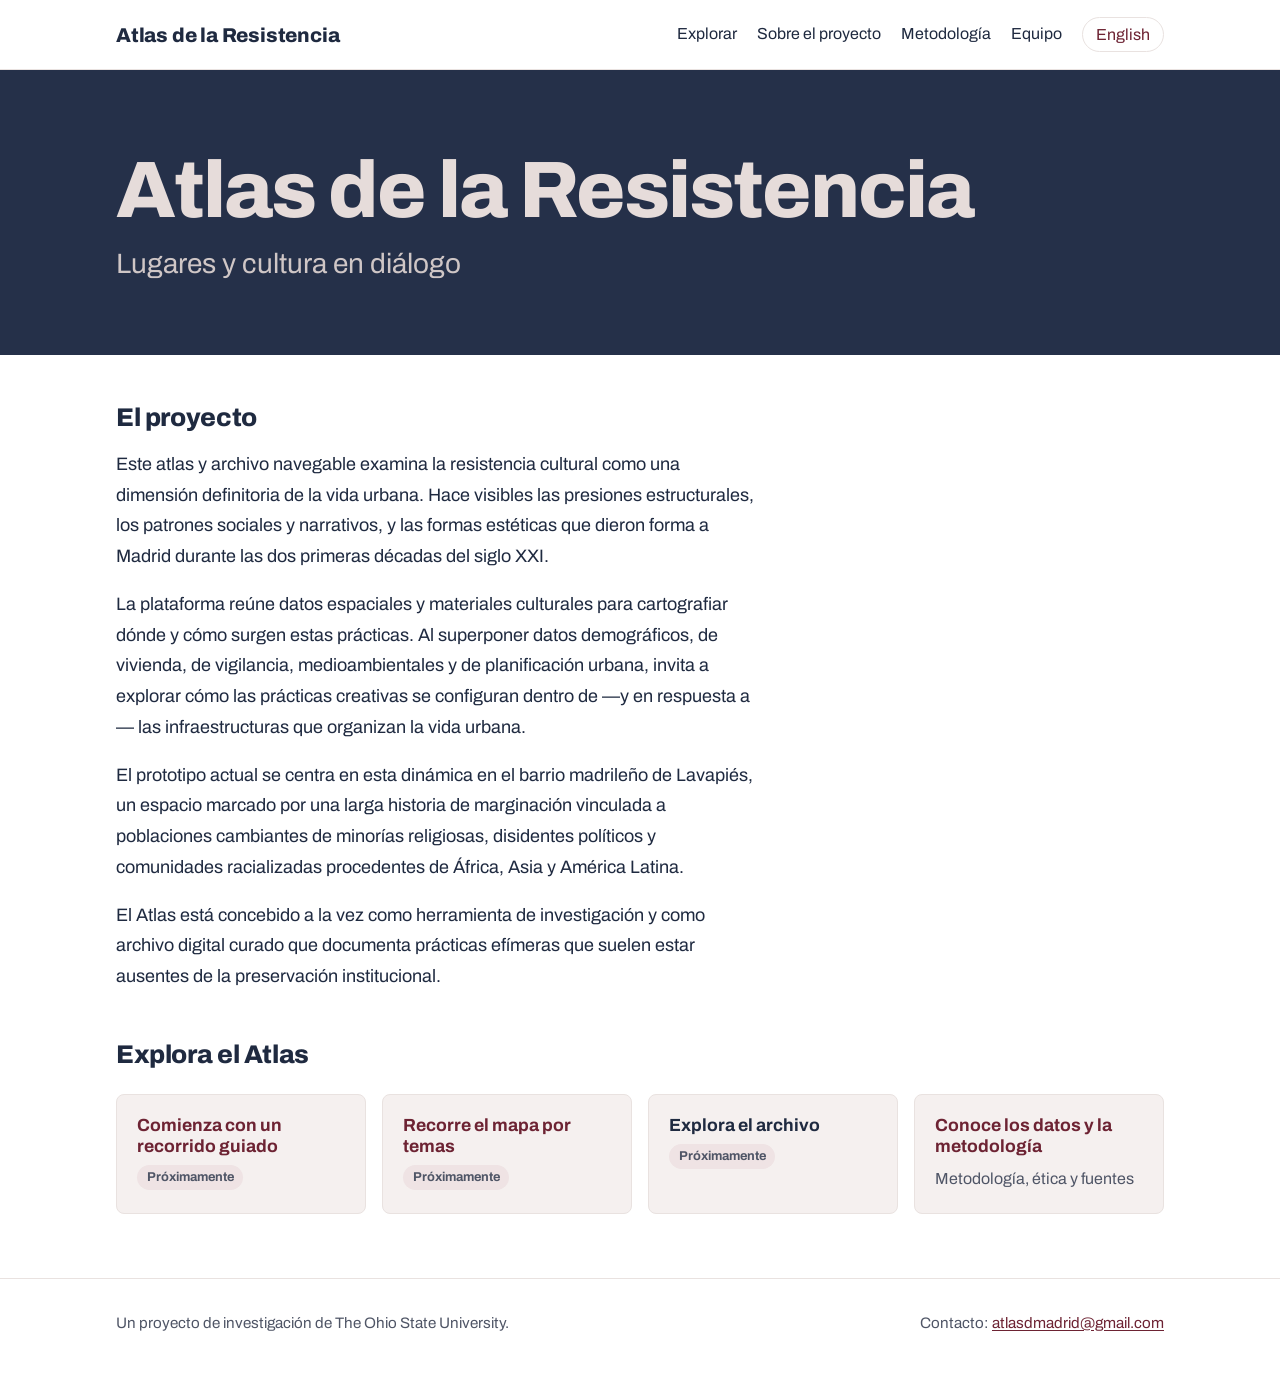
==== es/index.html @ af94d50c "Launch first version of site" ====
<!doctype html>
<html lang="es">
<head>
  <meta charset="utf-8">
  <meta name="viewport" content="width=device-width, initial-scale=1">
  <title>Atlas de la Resistencia</title>
  <meta name="description" content="Una plataforma digital interactiva para explorar la resistencia cultural y la transformación urbana en Madrid.">
  <link rel="alternate" hreflang="en" href="https://atlasofresistance.com/">
  <link rel="alternate" hreflang="es" href="https://atlasofresistance.com/es/">
  <link rel="preconnect" href="https://fonts.googleapis.com">
  <link rel="preconnect" href="https://fonts.gstatic.com" crossorigin>
  <link rel="stylesheet" href="https://fonts.googleapis.com/css2?family=Archivo:ital,wght@0,400;0,700;0,800;1,400&display=swap">
  <link rel="stylesheet" href="/assets/style.css">
</head>
<body>
  <a class="skip" href="#main">Ir al contenido</a>
  <header class="site-header">
    <div class="wrap">
      <a class="brand" href="/es/" aria-label="Atlas de la Resistencia, inicio">Atlas de la Resistencia</a>
      <nav class="nav" aria-label="Principal">
        <a href="/es/explorar/">Explorar</a>
        <a href="/es/sobre/">Sobre el proyecto</a>
        <a href="/es/metodologia/">Metodología</a>
        <a href="/es/equipo/">Equipo</a>
        <a class="lang" href="/" hreflang="en" lang="en">English</a>
      </nav>
    </div>
  </header>
  <main id="main">
    <div class="wrap">

      <section class="hero">
        <h1>Atlas de la Resistencia</h1>
        <p class="subtitle">Lugares y cultura en diálogo</p>
      </section>
      <section class="prose" aria-labelledby="overview">
        <h2 id="overview">El proyecto</h2>
        <p>Este atlas y archivo navegable examina la resistencia cultural como una dimensión definitoria de la vida urbana. Hace visibles las presiones estructurales, los patrones sociales y narrativos, y las formas estéticas que dieron forma a Madrid durante las dos primeras décadas del siglo XXI.</p>
        <p>La plataforma reúne datos espaciales y materiales culturales para cartografiar dónde y cómo surgen estas prácticas. Al superponer datos demográficos, de vivienda, de vigilancia, medioambientales y de planificación urbana, invita a explorar cómo las prácticas creativas se configuran dentro de —y en respuesta a— las infraestructuras que organizan la vida urbana.</p>
        <p>El prototipo actual se centra en esta dinámica en el barrio madrileño de Lavapiés, un espacio marcado por una larga historia de marginación vinculada a poblaciones cambiantes de minorías religiosas, disidentes políticos y comunidades racializadas procedentes de África, Asia y América Latina.</p>
        <p>El Atlas está concebido a la vez como herramienta de investigación y como archivo digital curado que documenta prácticas efímeras que suelen estar ausentes de la preservación institucional.</p>
      </section>
      <section aria-labelledby="explore">
        <h2 id="explore">Explora el Atlas</h2>
        <ul class="cards">
          <li><a class="card" href="/es/explorar/#recorridos"><h3>Comienza con un recorrido guiado</h3><span class="tag">Próximamente</span></a></li>
          <li><a class="card" href="/es/explorar/"><h3>Recorre el mapa por temas</h3><span class="tag">Próximamente</span></a></li>
          <li><div class="card"><h3>Explora el archivo</h3><span class="tag">Próximamente</span></div></li>
          <li><a class="card" href="/es/metodologia/"><h3>Conoce los datos y la metodología</h3><p>Metodología, ética y fuentes</p></a></li>
        </ul>
      </section>
    </div>
  </main>
  <footer class="site-footer">
    <div class="wrap">
      <p>Un proyecto de investigación de The Ohio State University.</p>
      <p>Contacto: <a href="mailto:atlasdmadrid@gmail.com">atlasdmadrid@gmail.com</a></p>
    </div>
  </footer>
</body>
</html>
---- assets/style.css ----
/* Atlas of Resistance · Atlas de la Resistencia */
:root {
  --bg: #ffffff;
  --surface: #f5f0ef;     /* faint warm tint for cards */
  --surface-hover: #eee6e4;
  --text: #1f2a40;        /* navy */
  --muted: #4f5566;
  --line: #e9e2e0;
  --accent: #6d2333;      /* burgundy: links, card titles */
  --accent-soft: #efe3e4; /* burgundy tint for tags */
  --serif: "Archivo", "Helvetica Neue", Arial, sans-serif;         /* body */
  --display: "Archivo", "Helvetica Neue", Arial, sans-serif;       /* headings and interface */
  --block: #253049;       /* full-width color block: muted navy */
  --on-block: #ffffff;
  --measure: 40rem;
}

* { box-sizing: border-box; }

html { -webkit-text-size-adjust: 100%; }

body {
  margin: 0;
  background: var(--bg);
  color: var(--text);
  font-family: var(--serif);
  font-size: 1.125rem;
  font-weight: 400;
  line-height: 1.7;
}

a { color: var(--accent); text-underline-offset: 0.15em; }
a:hover { text-decoration-thickness: 2px; }
a:focus-visible, button:focus-visible { outline: 3px solid var(--accent); outline-offset: 3px; border-radius: 2px; }

.skip { position: absolute; left: -999px; top: 0; background: var(--text); color: #fff; padding: .5rem 1rem; z-index: 10; }
.skip:focus { left: 1rem; }

.wrap { max-width: 68rem; margin: 0 auto; padding: 0 1.25rem; }

/* Header */
.site-header { border-bottom: 1px solid var(--line); background: var(--bg); }
.site-header .wrap {
  display: flex; flex-wrap: wrap; align-items: center; justify-content: space-between;
  gap: .75rem 1.5rem; padding-top: 1rem; padding-bottom: 1rem;
}
.brand { font-family: var(--display); font-weight: 800; letter-spacing: -0.01em; font-size: 1.25rem; color: var(--text); text-decoration: none; line-height: 1.2; }
.brand span { display: block; font-family: var(--display); font-weight: 400; font-size: .85rem; color: var(--muted); letter-spacing: .02em; }
.nav { font-family: var(--display); font-weight: 400; display: flex; flex-wrap: wrap; align-items: center; gap: .25rem 1.25rem; font-size: 1rem; }
.nav a { color: var(--text); text-decoration: none; padding: .25rem 0; border-bottom: 2px solid transparent; }
.nav a:hover { border-bottom-color: var(--line); }
.nav a[aria-current="page"] { border-bottom-color: var(--accent); }
.nav .lang { color: var(--accent); border: 1px solid var(--line); border-radius: 999px; padding: .2rem .8rem; }
.nav .lang:hover { border-color: var(--accent); }

/* Main */
main { padding: 3rem 0 4rem; }
.prose { max-width: var(--measure); }
h1, h2, h3 { font-family: var(--display); font-weight: 800; letter-spacing: -0.015em; line-height: 1.2; color: var(--text); }
h1 { font-size: clamp(2rem, 4.5vw, 2.75rem); margin: 0 0 1rem; letter-spacing: -.01em; }
h2 { font-size: 1.6rem; margin: 3rem 0 1rem; }
h3 { font-size: 1.2rem; margin: 2rem 0 .5rem; }
p { margin: 0 0 1.1rem; }
.lede { font-size: 1.3rem; color: var(--muted); max-width: var(--measure); margin-bottom: 0; }
.eyebrow { font-family: var(--display); font-size: .85rem; letter-spacing: .06em; text-transform: uppercase; color: var(--muted); font-weight: 700; margin-bottom: .5rem; }

/* Hero */
.hero {
  background: var(--block); color: var(--on-block);
  border-image: conic-gradient(var(--block) 0 0) fill 0 / / 0 100vmax;  /* full-bleed band */
  margin: -3rem 0 1rem; padding: 4.5rem 0 4rem;
}
.hero h1 { color: var(--on-block); margin: 0; }
.hero .eyebrow { color: var(--on-block); opacity: .85; }

/* Cards */
.cards { display: grid; grid-template-columns: repeat(auto-fit, minmax(14rem, 1fr)); gap: 1rem; margin: 1.5rem 0 0; padding: 0; list-style: none; }
.cards > li { display: flex; }
.card {
  flex: 1;
  background: var(--surface); border: 1px solid var(--line); border-radius: 8px;
  padding: 1.25rem; display: flex; flex-direction: column; gap: .5rem;
}
.card h3 { margin: 0; font-size: 1.1rem; font-weight: 700; letter-spacing: 0; }
.card p { margin: 0; color: var(--muted); font-size: 1rem; }
a.card { text-decoration: none; color: inherit; transition: border-color .15s ease; }
a.card:hover { border-color: var(--accent); background: var(--surface-hover); }
a.card h3 { color: var(--accent); }
.tag { font-family: var(--display); align-self: flex-start; font-size: .8rem; font-weight: 700; color: var(--muted); background: var(--accent-soft); border-radius: 999px; padding: .1rem .6rem; }

/* Tours */
.tours { list-style: none; padding: 0; margin: 1.5rem 0 0; display: grid; gap: 1rem; max-width: 48rem; }
.tours li { background: var(--surface); border: 1px solid var(--line); border-left: 4px solid var(--accent); border-radius: 6px; padding: 1.1rem 1.25rem; }
.tours h3 { margin: 0 0 .35rem; }
.tours p { margin: 0; color: var(--muted); }
.notice { background: var(--accent-soft); border-radius: 8px; padding: 1rem 1.25rem; max-width: 48rem; }
.notice p { margin: 0; }

/* Lists */
ol.steps { padding-left: 1.4rem; }
ol.steps li { margin-bottom: .4rem; }

/* Team */
.team-group { margin-top: 2.5rem; }
.team-group > h2 { margin-top: 0; }
.people { list-style: none; padding: 0; margin: 0; display: grid; grid-template-columns: repeat(auto-fit, minmax(17rem, 1fr)); gap: 1rem 2rem; }
.people li { border-top: 1px solid var(--line); padding-top: .75rem; }
.people strong { display: block; font-family: var(--display); font-weight: 700; }
.people span { display: block; color: var(--muted); font-size: 1rem; line-height: 1.5; }
.subhead { font-family: var(--display); font-size: .85rem; letter-spacing: .06em; text-transform: uppercase; color: var(--muted); font-weight: 700; margin: 1.75rem 0 .75rem; }

/* Footer */
.site-footer { font-family: var(--display); border-top: 1px solid var(--line); padding: 2rem 0 2.5rem; color: var(--muted); font-size: .95rem; }
.site-footer .wrap { display: flex; flex-wrap: wrap; justify-content: space-between; gap: 1rem; }
.site-footer p { margin: 0; }

@media (max-width: 40rem) {
  body { font-size: 1.0625rem; }
  main { padding: 2rem 0 3rem; }
  .hero { margin-top: -2rem; padding: 3rem 0 2.75rem; }
  .lede { font-size: 1.15rem; }
  h2 { font-size: 1.4rem; margin-top: 2.25rem; }
}

@media (prefers-reduced-motion: reduce) { * { transition: none !important; } }

/* Homepage title: larger, poster-like */
.hero { padding: 5rem 0 4.5rem; }
.hero h1 { font-size: clamp(2.6rem, 7.5vw, 5rem); line-height: 1.02; letter-spacing: -0.025em; max-width: 10.2em; text-wrap: balance; }
@media (max-width: 40rem) { .hero { padding: 3.25rem 0 3rem; } }

/* Softer, warm off-white title on the dark bar */
.hero h1 { color: #e6dcda; }

/* Homepage: project name as the title, tagline as the subtitle */
.hero h1 { max-width: none; }
.hero .subtitle { margin: .9rem 0 0; font-family: var(--display); font-size: clamp(1.25rem, 2.6vw, 1.75rem); font-weight: 400; line-height: 1.3; color: #cfc6c6; }
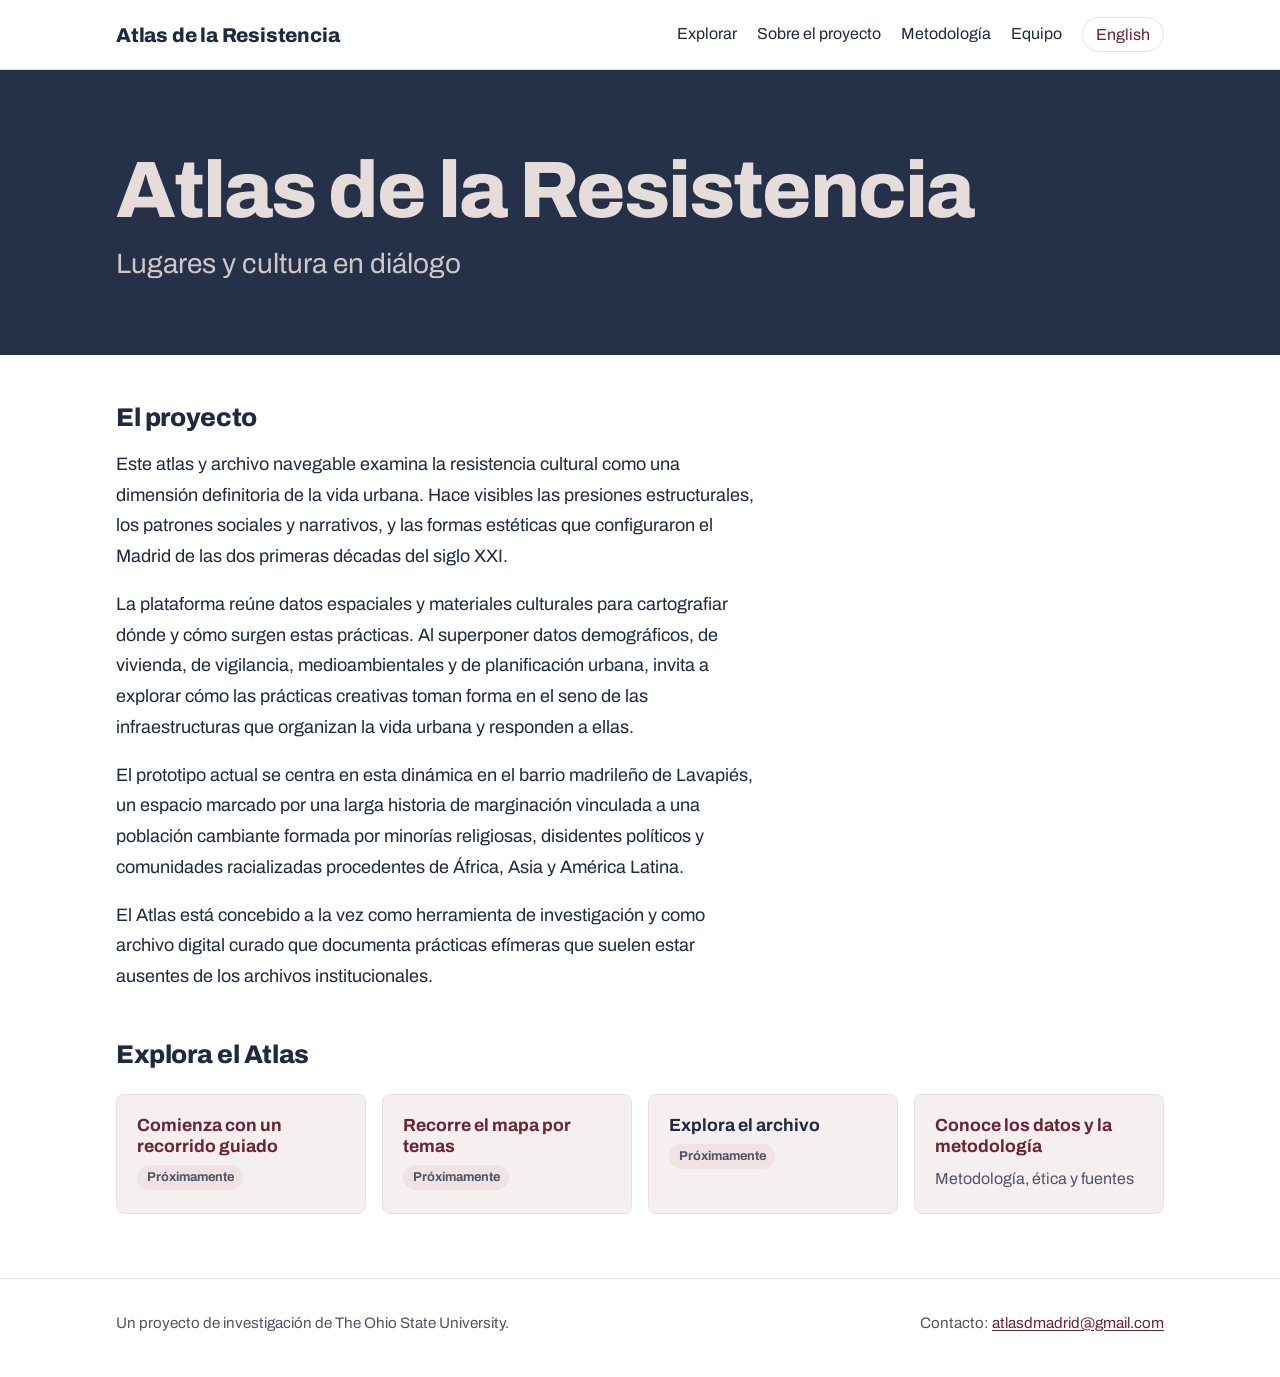
==== commit 0fcb9187: "Revise Spanish text for fluency" ====
--- a/es/index.html
+++ b/es/index.html
@@ -35,10 +35,10 @@
       </section>
       <section class="prose" aria-labelledby="overview">
         <h2 id="overview">El proyecto</h2>
-        <p>Este atlas y archivo navegable examina la resistencia cultural como una dimensión definitoria de la vida urbana. Hace visibles las presiones estructurales, los patrones sociales y narrativos, y las formas estéticas que dieron forma a Madrid durante las dos primeras décadas del siglo XXI.</p>
-        <p>La plataforma reúne datos espaciales y materiales culturales para cartografiar dónde y cómo surgen estas prácticas. Al superponer datos demográficos, de vivienda, de vigilancia, medioambientales y de planificación urbana, invita a explorar cómo las prácticas creativas se configuran dentro de —y en respuesta a— las infraestructuras que organizan la vida urbana.</p>
-        <p>El prototipo actual se centra en esta dinámica en el barrio madrileño de Lavapiés, un espacio marcado por una larga historia de marginación vinculada a poblaciones cambiantes de minorías religiosas, disidentes políticos y comunidades racializadas procedentes de África, Asia y América Latina.</p>
-        <p>El Atlas está concebido a la vez como herramienta de investigación y como archivo digital curado que documenta prácticas efímeras que suelen estar ausentes de la preservación institucional.</p>
+        <p>Este atlas y archivo navegable examina la resistencia cultural como una dimensión definitoria de la vida urbana. Hace visibles las presiones estructurales, los patrones sociales y narrativos, y las formas estéticas que configuraron el Madrid de las dos primeras décadas del siglo XXI.</p>
+        <p>La plataforma reúne datos espaciales y materiales culturales para cartografiar dónde y cómo surgen estas prácticas. Al superponer datos demográficos, de vivienda, de vigilancia, medioambientales y de planificación urbana, invita a explorar cómo las prácticas creativas toman forma en el seno de las infraestructuras que organizan la vida urbana y responden a ellas.</p>
+        <p>El prototipo actual se centra en esta dinámica en el barrio madrileño de Lavapiés, un espacio marcado por una larga historia de marginación vinculada a una población cambiante formada por minorías religiosas, disidentes políticos y comunidades racializadas procedentes de África, Asia y América Latina.</p>
+        <p>El Atlas está concebido a la vez como herramienta de investigación y como archivo digital curado que documenta prácticas efímeras que suelen estar ausentes de los archivos institucionales.</p>
       </section>
       <section aria-labelledby="explore">
         <h2 id="explore">Explora el Atlas</h2>
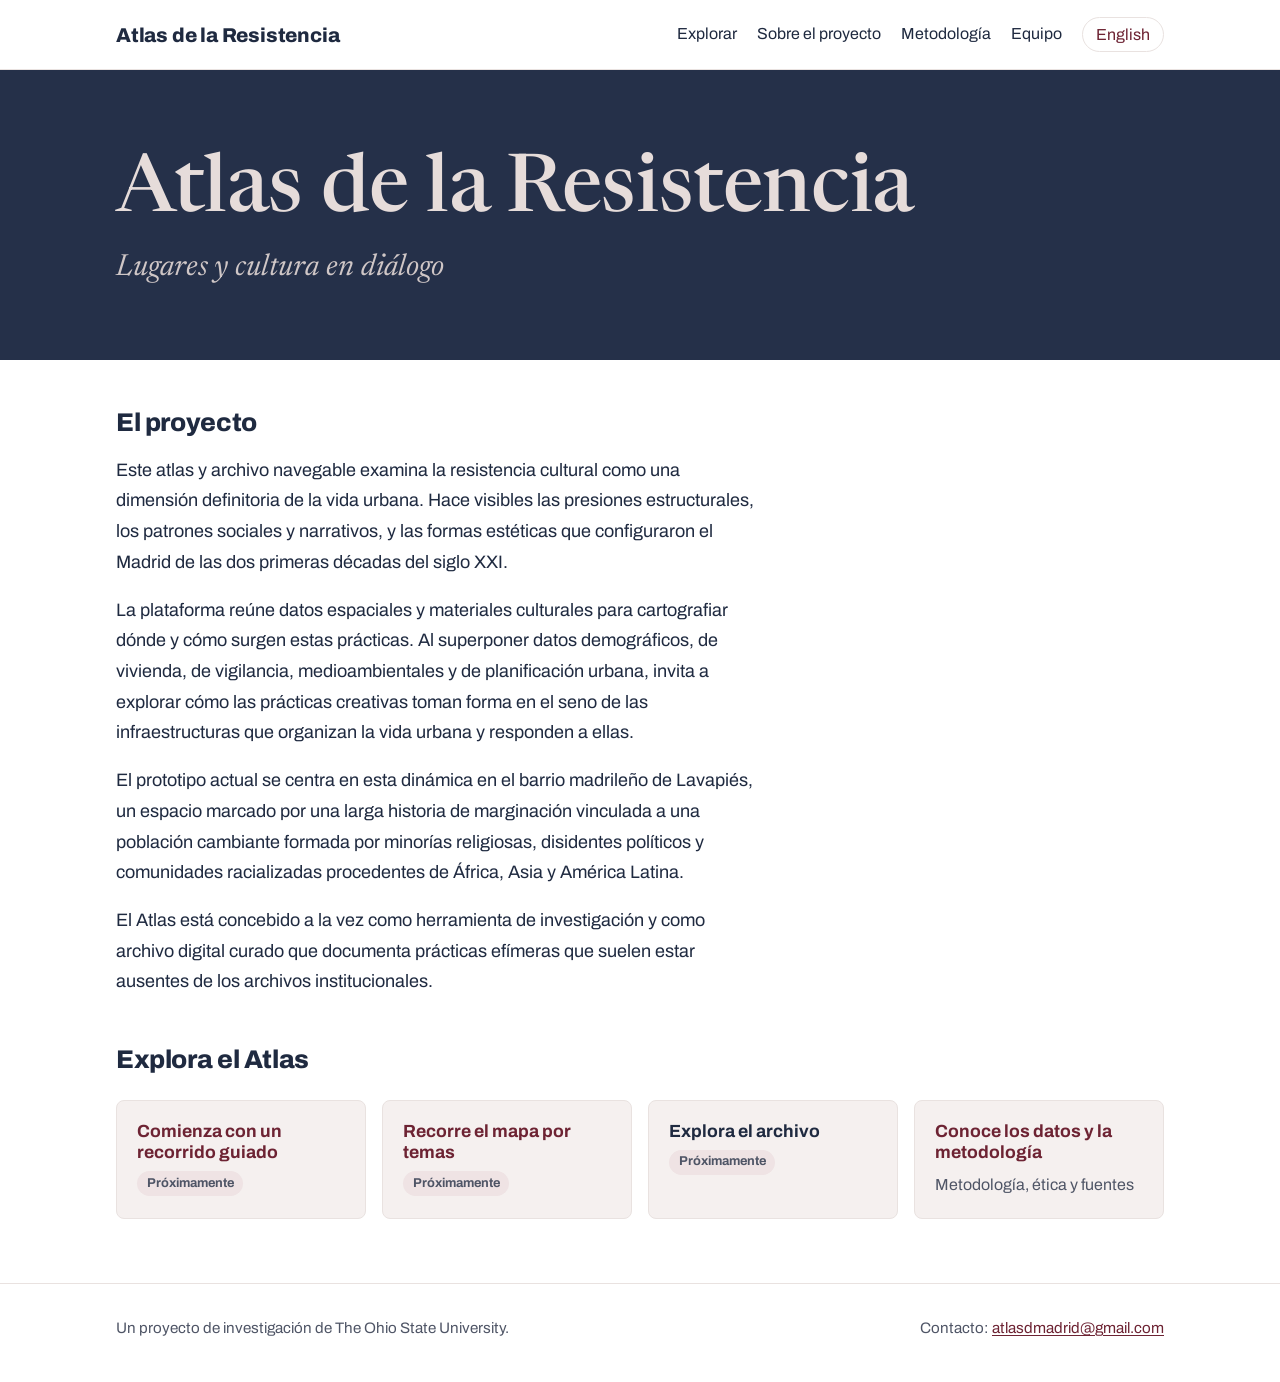
==== commit d49e2051: "Set homepage title in Newsreader serifSet homepage title in Newsreader serif" ====
--- a/es/index.html
+++ b/es/index.html
@@ -9,7 +9,7 @@
   <link rel="alternate" hreflang="es" href="https://atlasofresistance.com/es/">
   <link rel="preconnect" href="https://fonts.googleapis.com">
   <link rel="preconnect" href="https://fonts.gstatic.com" crossorigin>
-  <link rel="stylesheet" href="https://fonts.googleapis.com/css2?family=Archivo:ital,wght@0,400;0,700;0,800;1,400&display=swap">
+  <link rel="stylesheet" href="https://fonts.googleapis.com/css2?family=Archivo:ital,wght@0,400;0,700;0,800;1,400&family=Newsreader:ital,wght@0,500;1,400&display=swap">
   <link rel="stylesheet" href="/assets/style.css">
 </head>
 <body>
--- a/assets/style.css
+++ b/assets/style.css
@@ -135,3 +135,7 @@
 /* Homepage: project name as the title, tagline as the subtitle */
 .hero h1 { max-width: none; }
 .hero .subtitle { margin: .9rem 0 0; font-family: var(--display); font-size: clamp(1.25rem, 2.6vw, 1.75rem); font-weight: 400; line-height: 1.3; color: #cfc6c6; }
+
+/* Homepage title in an academic serif (Newsreader), subtitle in its italic */
+.hero h1 { font-family: "Newsreader", Georgia, "Times New Roman", serif; font-weight: 500; letter-spacing: -0.005em; line-height: 1.05; }
+.hero .subtitle { font-family: "Newsreader", Georgia, "Times New Roman", serif; font-style: italic; font-weight: 400; font-size: clamp(1.4rem, 2.8vw, 1.9rem); }
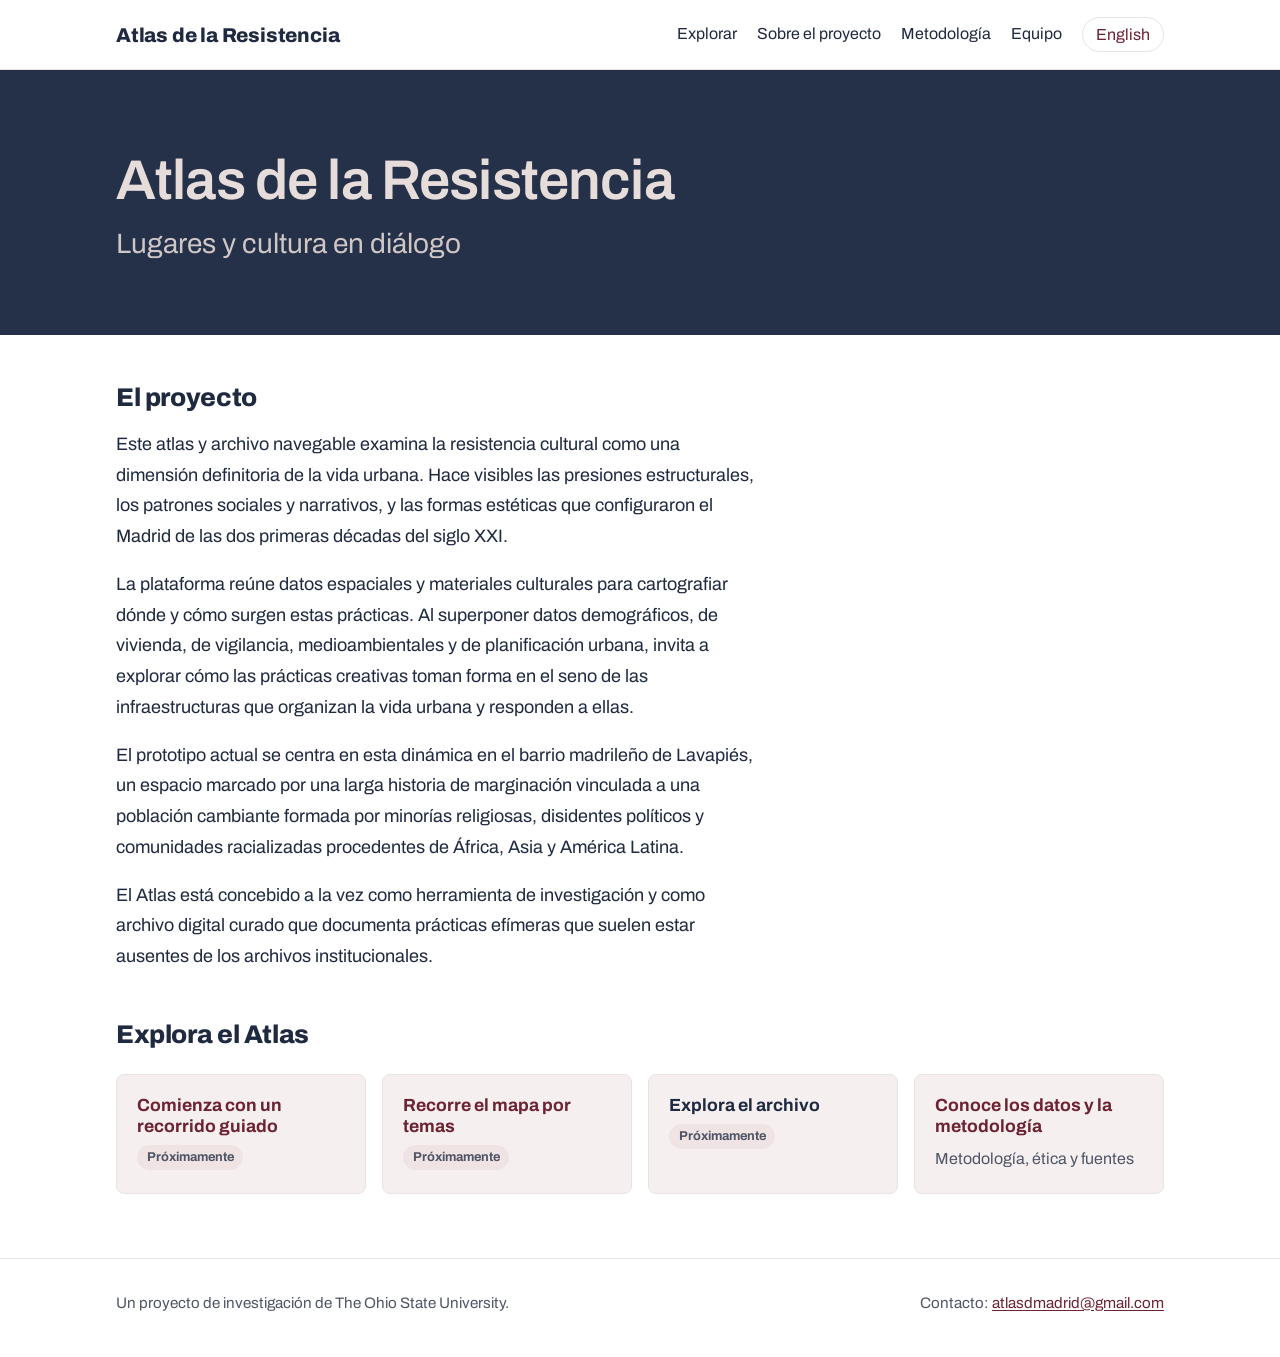
==== commit da949e73: "Return homepage title to Archivo, lighter and smallerReturn homepage title to Archivo, lighter and s" ====
--- a/es/index.html
+++ b/es/index.html
@@ -9,7 +9,7 @@
   <link rel="alternate" hreflang="es" href="https://atlasofresistance.com/es/">
   <link rel="preconnect" href="https://fonts.googleapis.com">
   <link rel="preconnect" href="https://fonts.gstatic.com" crossorigin>
-  <link rel="stylesheet" href="https://fonts.googleapis.com/css2?family=Archivo:ital,wght@0,400;0,700;0,800;1,400&family=Newsreader:ital,wght@0,500;1,400&display=swap">
+  <link rel="stylesheet" href="https://fonts.googleapis.com/css2?family=Archivo:ital,wght@0,400;0,600;0,700;0,800;1,400&display=swap">
   <link rel="stylesheet" href="/assets/style.css">
 </head>
 <body>
--- a/assets/style.css
+++ b/assets/style.css
@@ -136,6 +136,5 @@
 .hero h1 { max-width: none; }
 .hero .subtitle { margin: .9rem 0 0; font-family: var(--display); font-size: clamp(1.25rem, 2.6vw, 1.75rem); font-weight: 400; line-height: 1.3; color: #cfc6c6; }
 
-/* Homepage title in an academic serif (Newsreader), subtitle in its italic */
-.hero h1 { font-family: "Newsreader", Georgia, "Times New Roman", serif; font-weight: 500; letter-spacing: -0.005em; line-height: 1.05; }
-.hero .subtitle { font-family: "Newsreader", Georgia, "Times New Roman", serif; font-style: italic; font-weight: 400; font-size: clamp(1.4rem, 2.8vw, 1.9rem); }
+/* Homepage title: Archivo, lighter and smaller */
+.hero h1 { font-weight: 600; font-size: clamp(2.2rem, 5vw, 3.5rem); letter-spacing: -0.015em; line-height: 1.1; }
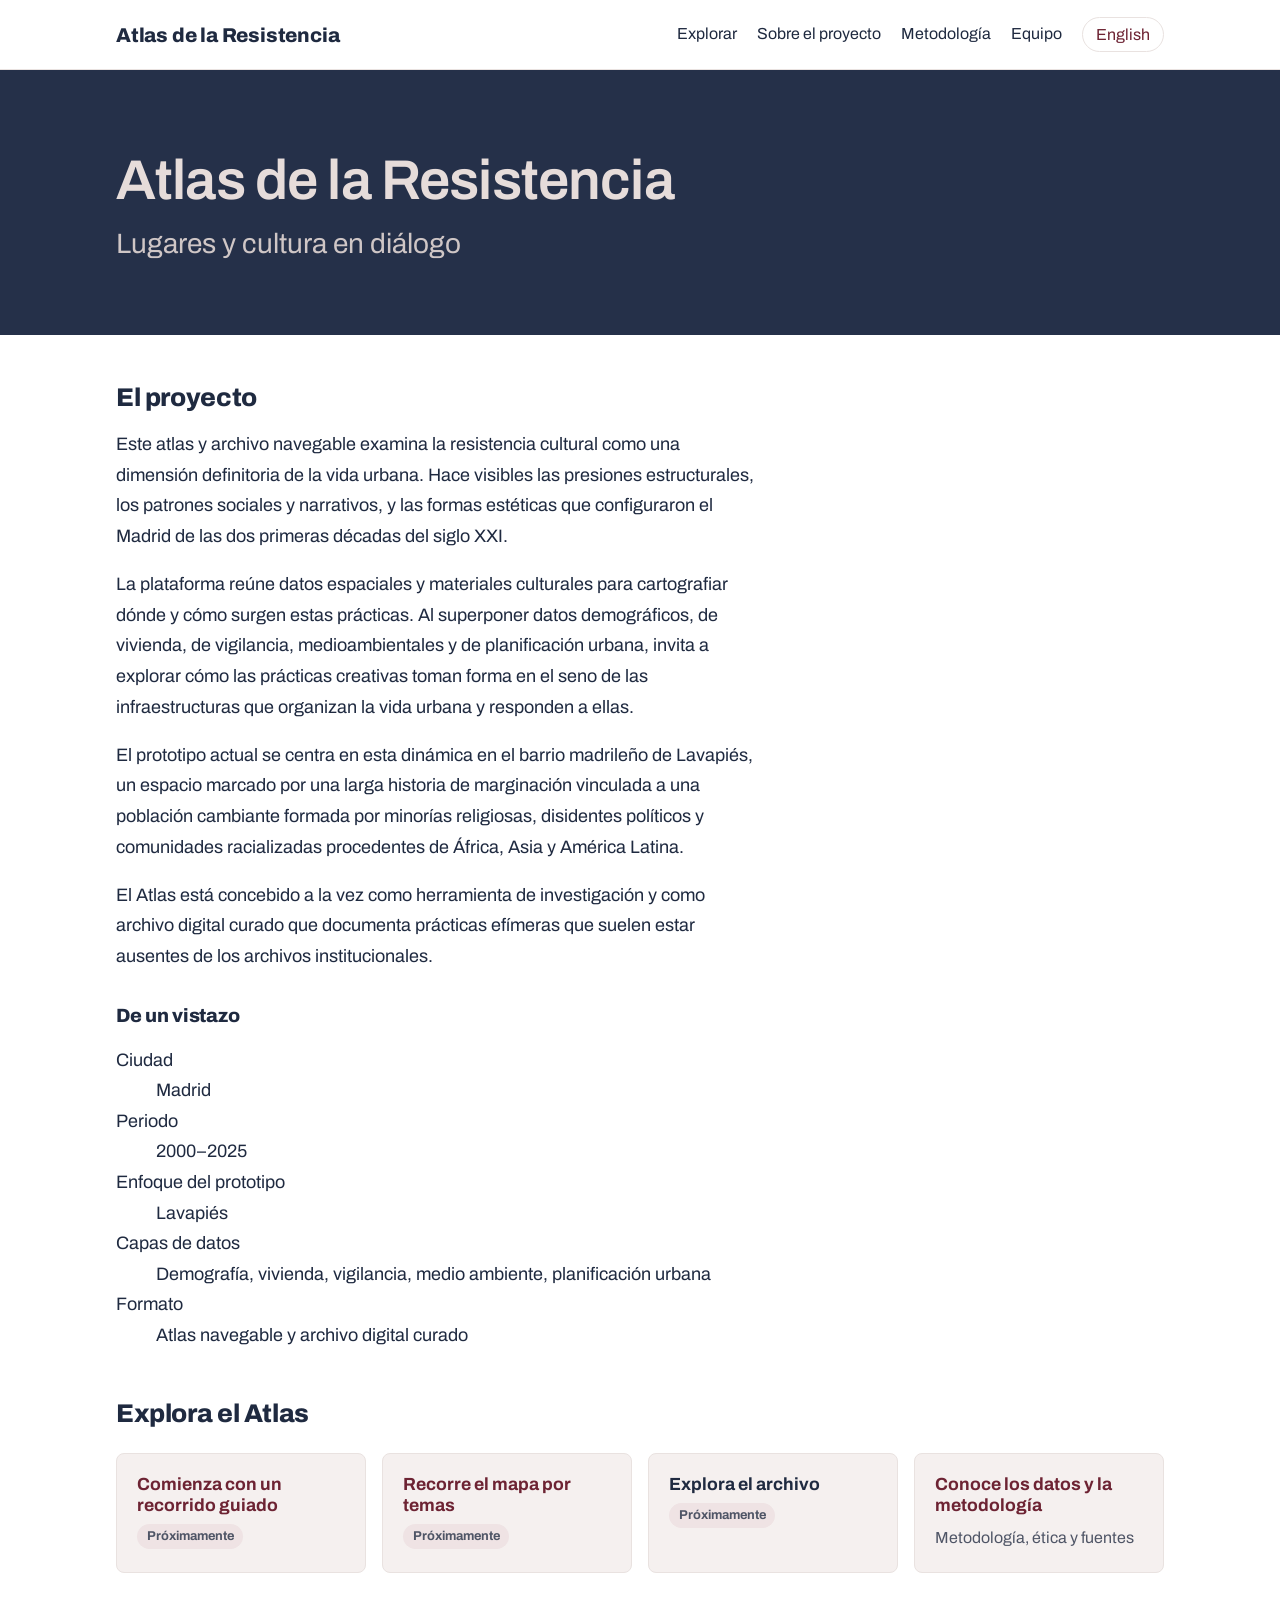
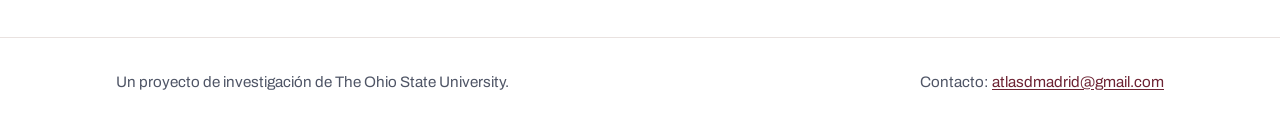
==== commit 928814bd: "Add 'De un vistazo' side panel to overview (ES)" ====
--- a/es/index.html
+++ b/es/index.html
@@ -33,6 +33,7 @@
         <h1>Atlas de la Resistencia</h1>
         <p class="subtitle">Lugares y cultura en diálogo</p>
       </section>
+      <div class="overview-grid">
       <section class="prose" aria-labelledby="overview">
         <h2 id="overview">El proyecto</h2>
         <p>Este atlas y archivo navegable examina la resistencia cultural como una dimensión definitoria de la vida urbana. Hace visibles las presiones estructurales, los patrones sociales y narrativos, y las formas estéticas que configuraron el Madrid de las dos primeras décadas del siglo XXI.</p>
@@ -40,6 +41,17 @@
         <p>El prototipo actual se centra en esta dinámica en el barrio madrileño de Lavapiés, un espacio marcado por una larga historia de marginación vinculada a una población cambiante formada por minorías religiosas, disidentes políticos y comunidades racializadas procedentes de África, Asia y América Latina.</p>
         <p>El Atlas está concebido a la vez como herramienta de investigación y como archivo digital curado que documenta prácticas efímeras que suelen estar ausentes de los archivos institucionales.</p>
       </section>
+      <aside class="at-a-glance" aria-label="De un vistazo">
+        <h3>De un vistazo</h3>
+        <dl>
+          <dt>Ciudad</dt><dd>Madrid</dd>
+          <dt>Periodo</dt><dd>2000–2025</dd>
+          <dt>Enfoque del prototipo</dt><dd>Lavapiés</dd>
+          <dt>Capas de datos</dt><dd>Demografía, vivienda, vigilancia, medio ambiente, planificación urbana</dd>
+          <dt>Formato</dt><dd>Atlas navegable y archivo digital curado</dd>
+        </dl>
+      </aside>
+      </div>
       <section aria-labelledby="explore">
         <h2 id="explore">Explora el Atlas</h2>
         <ul class="cards">
